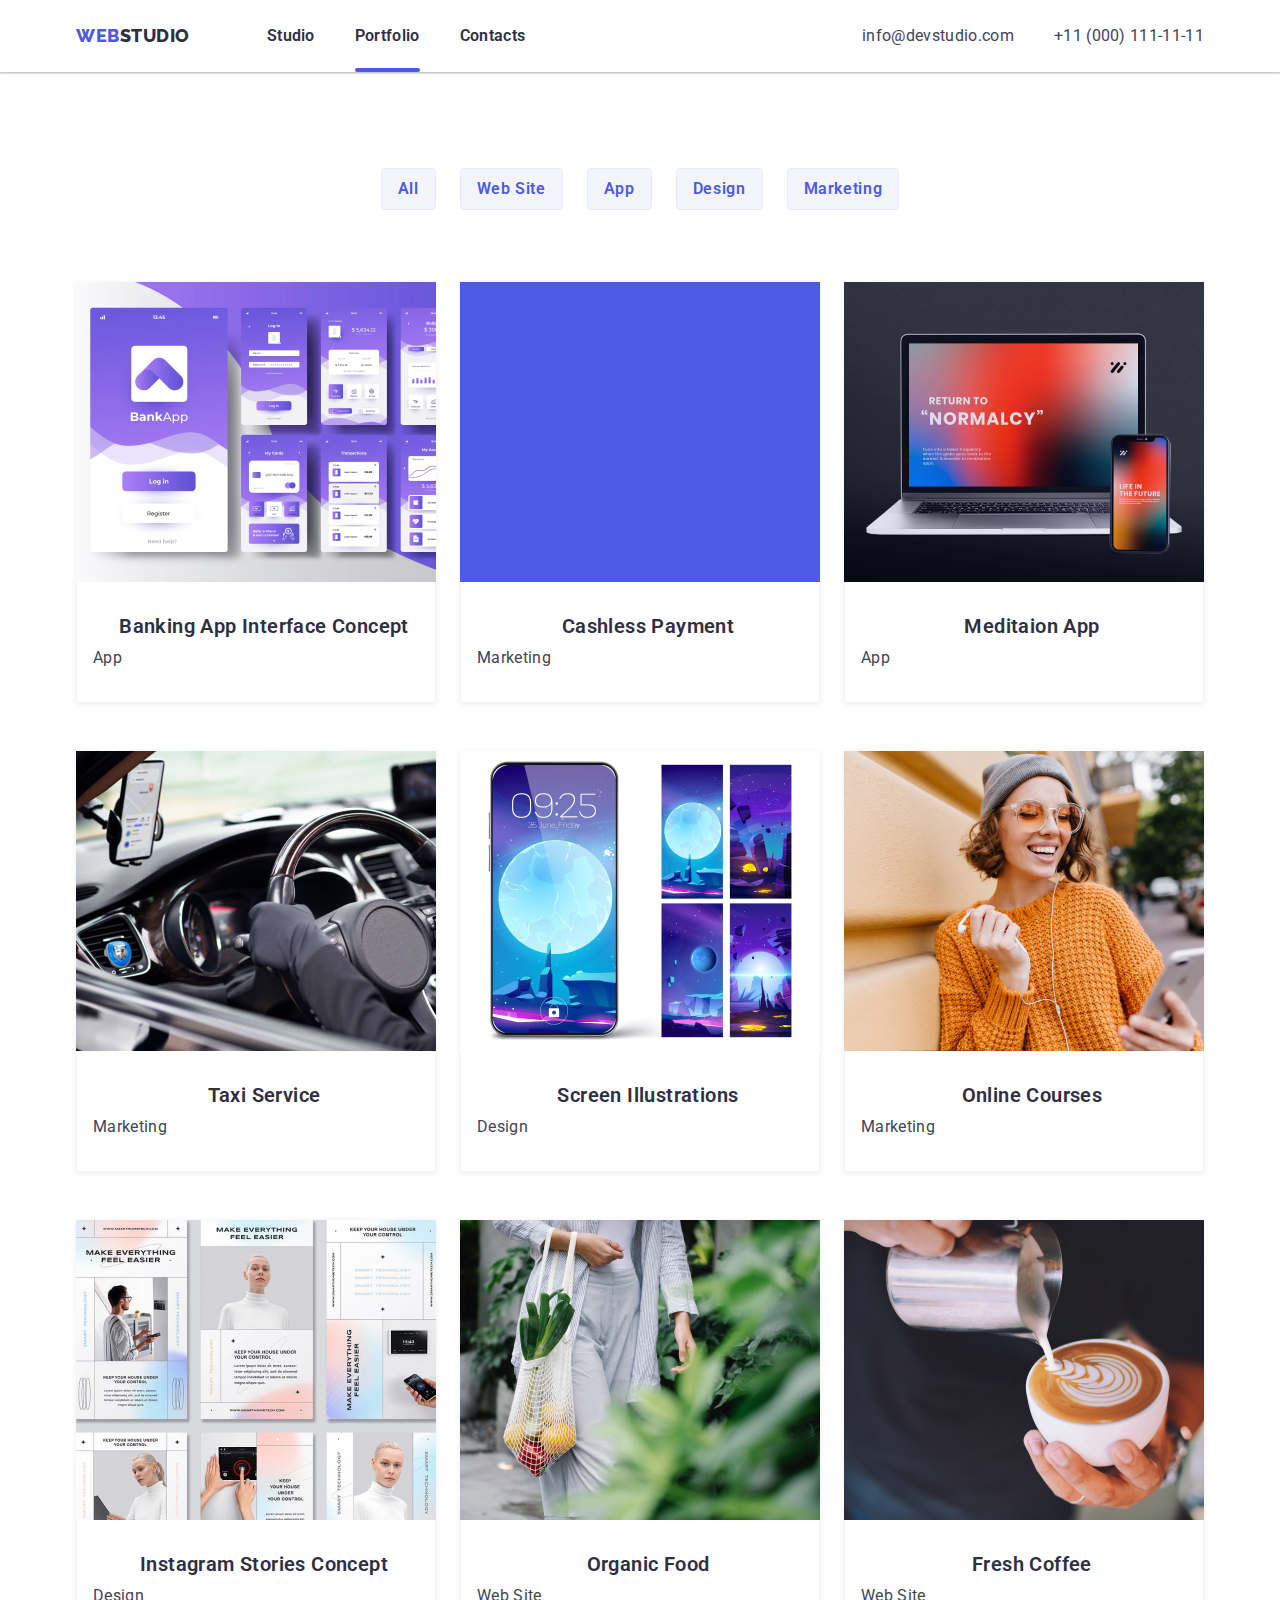
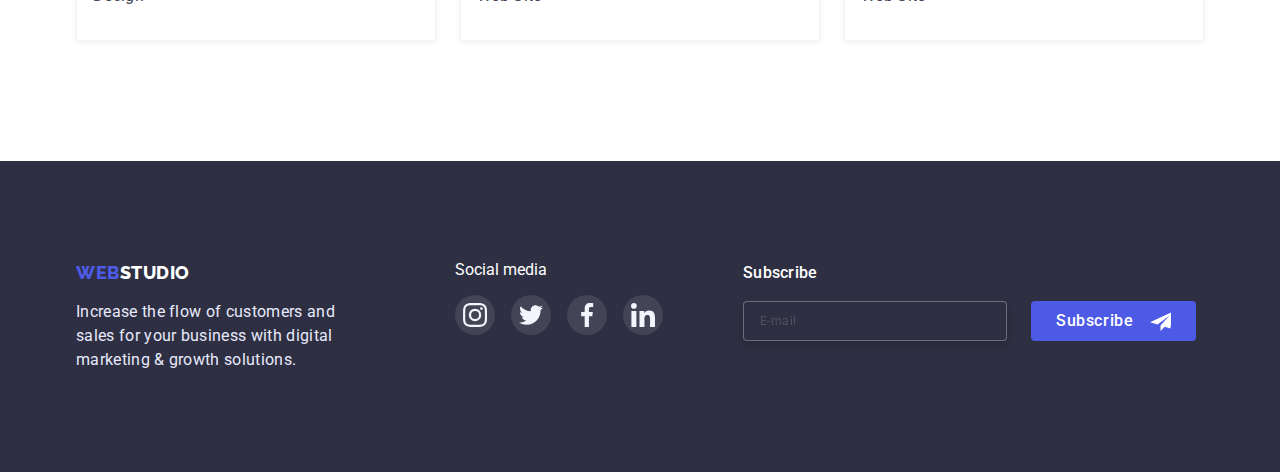
==== portfolio.html @ 63a11ad8 "Сделал адаптивку для главной" ====
<!DOCTYPE html>
<html lang="en">
<head>
    <meta charset="UTF-8">
    <meta http-equiv="X-UA-Compatible" content="IE=edge">
    <meta name="viewport" content="width=device-width, initial-scale=1.0">
    <title>Portfolio</title>
    <link rel="preconnect" href="https://fonts.googleapis.com"><link rel="preconnect" href="https://fonts.gstatic.com" crossorigin><link href="https://fonts.googleapis.com/css2?family=Raleway:wght@800&family=Roboto:wght@400;700&display=swap" rel="stylesheet">
    <link rel="stylesheet" href="https://cdnjs.cloudflare.com/ajax/libs/modern-normalize/1.1.0/modern-normalize.min.css">
    <link rel="stylesheet" href="./css/styles.css">
</head>
<body>


    <!-- Header -->
    <header class="header">
        <div class="container header-container">
            <!-- Логотип -->
            <a href="" class="logo">web<span class="logo-header">studio</span></a>

            <button type="button" class="mobile-menu-open js-open-menu">
                <svg width="32" height="22">
                    <use href="./images/icons.svg#burger-icon"></use>
                </svg>
            </button>
            <!-- Навигация -->
            <nav class="navigation">
                <ul class="site-nav list">
                    <li class="site-nav-item"><a class="menu-item-text" href="./index.html">Studio</a></li>
                    <li class="current site-nav-item"><a class="menu-item-text" href="./portfolio.html">Portfolio</a></li>
                    <li class="site-nav-item"><a class="menu-item-text" href="">Contacts</a></li>
                </ul>
            </nav>
            <!-- Авторизация -->
            <ul class="auth-nav list">
                    <li><a href="" class="auth">info@devstudio.com</a></li>
                    <li><a href="" class="auth">+11 (000) 111-11-11</a></li>
            </ul>
        </div>
        <div class="mobile-menu js-menu-container">
            <div class="container mobile-menu-container">
                <button type="button" class="mobile-menu-close js-close-menu">
                    <svg width="8px" height="8px">
                        <use href="./images/icons.svg#escape"></use>
                    </svg>
                </button>
                <ul class="list mobile-menu-list">
                    <li class="mobile-menu-item"><a class="mobile-menu-item-text" href="">Studio</a></li>
                    <li class="mobile-menu-item"><a class="mobile-menu-item-text" href="">Portfolio</a></li>
                    <li class="mobile-menu-item"><a class="mobile-menu-item-text" href="">Contacts</a></li>
                </ul>
                <div class="contacts">
                    <p class="mobile-menu-number">+11 (000) 111-11-11</p>
                    <p>info@devstudio.com</p>
                </div>
                <ul class="social-list list">
                    <li class="social-list-item">
                        <a href="" class="social-list-link">
                            <svg width="16" height="16">
                                <use href="./images/icons.svg#instagram"></use>
                            </svg>
                        </a>
                    </li>
                    <li class="social-list-item">
                        <a href="" class="social-list-link">
                            <svg width="16" height="16">
                                <use href="./images/icons.svg#twitter"></use>
                            </svg>
                        </a>
                    </li>
                    <li class="social-list-item">
                        <a href="" class="social-list-link">
                            <svg width="16" height="16" preserveAspectRatio="xMinYMin">
                                <use href="./images/icons.svg#facebook"></use>
                            </svg>
                        </a>
                    </li>
                    <li class="social-list-item">
                        <a href="" class="social-list-link">
                            <svg width="16" height="16">
                                <use href="./images/icons.svg#linkedin"></use>
                            </svg>
                        </a>
                    </li>
                </ul>
            </div>
        </div>
    </header>
    <main>
        <!-- <h1>Portfolio</h1> -->
       <!-- Примеры работ -->
       <section class="portfolio">
        <div class="container">
            <!-- <h2>Our works</h2> -->
            <ul class="list filters">
                <li><button type="button" class="button-portfolio pointer">All</button></li>
                <li><button type="button" class="button-portfolio pointer">Web Site</button></li>
                <li><button type="button" class="button-portfolio pointer">App</button></li>
                <li><button type="button" class="button-portfolio pointer">Design</button></li>
                <li><button type="button" class="button-portfolio pointer">Marketing</button></li>
            </ul>
            <ul class="list port">
                <li tabindex="0" class="product-card pointer">
                    <div class="product-actions">
                        <img src="./images/portfolio.jpg" alt="Banking App Interface Concept" width="360">
                        <div class="product-overlay">
                            <p class="text product-text">14 Stylish and User-Friendly App Design Concepts · Task Manager App · Calorie Tracker App · Exotic Fruit Ecommerce App · Cloud Storage App</p>                    
                        </div>
                    </div>
                    <div class="port-card">
                        <h3 class="list-title">Banking App Interface Concept</h3>
                        <p class="text">App</p>
                    </div>
                </li>
                <li tabindex="0" class="product-card pointer">
                    <div class="product-actions">
                        <img src="./images/portfolio1.jpg" alt="Cashless Payment" width="360">
                        <div class="product-overlay">
                            <p class="text product-text">14 Stylish and User-Friendly App Design Concepts · Task Manager App · Calorie Tracker App · Exotic Fruit Ecommerce App · Cloud Storage App</p>                    
                        </div>
                    </div>
                    <div class="port-card">
                        <h3 class="list-title">Cashless Payment</h3>
                        <p class="text">Marketing</p>
                    </div>
                </li>
                <li tabindex="0" class="product-card pointer">
                    <div class="product-actions">
                        <img src="./images/portfolio2.jpg" alt="Meditaion App" width="360">
                        <div class="product-overlay">
                            <p class="text product-text">14 Stylish and User-Friendly App Design Concepts · Task Manager App · Calorie Tracker App · Exotic Fruit Ecommerce App · Cloud Storage App</p>                    
                        </div>
                    </div>
                    <div class="port-card">
                        <h3 class="list-title">Meditaion App</h3>
                        <p class="text">App</p>
                    </div>
                </li>
                <li tabindex="0" class="product-card pointer">
                    <div class="product-actions">
                        <img src="./images/portfolio3.jpg" alt="Taxi Service" width="360">
                        <div class="product-overlay">
                            <p class="text product-text">14 Stylish and User-Friendly App Design Concepts · Task Manager App · Calorie Tracker App · Exotic Fruit Ecommerce App · Cloud Storage App</p>                    
                        </div>
                    </div>
                    <div class="port-card">
                        <h3 class="list-title">Taxi Service</h3>
                        <p class="text">Marketing</p>
                    </div>
                </li>
                <li tabindex="0" class="product-card pointer">
                    <div class="product-actions">
                        <img src="./images/portfolio4.jpg" alt="Screen Illustrations" width="360">
                        <div class="product-overlay">
                            <p class="text product-text">14 Stylish and User-Friendly App Design Concepts · Task Manager App · Calorie Tracker App · Exotic Fruit Ecommerce App · Cloud Storage App</p>                    
                        </div>
                    </div>
                    <div class="port-card">
                        <h3 class="list-title">Screen Illustrations</h3>
                        <p class="text">Design</p>
                    </div>
                </li>
                <li tabindex="0" class="product-card pointer">
                    <div class="product-actions">
                        <img src="./images/portfolio5.jpg" alt="Online Courses" width="360">
                        <div class="product-overlay">
                            <p class="text product-text">14 Stylish and User-Friendly App Design Concepts · Task Manager App · Calorie Tracker App · Exotic Fruit Ecommerce App · Cloud Storage App</p>                    
                        </div>
                    </div>
                    <div class="port-card">
                        <h3 class="list-title">Online Courses</h3>
                        <p class="text">Marketing</p>
                    </div>
                </li>
                <li tabindex="0" class="product-card pointer">
                    <div class="product-actions">
                        <img src="./images/portfolio6.jpg" alt="Instagram Stories Concept" width="360">
                        <div class="product-overlay">
                            <p class="text product-text">14 Stylish and User-Friendly App Design Concepts · Task Manager App · Calorie Tracker App · Exotic Fruit Ecommerce App · Cloud Storage App</p>                    
                        </div>
                    </div>
                    <div class="port-card">
                        <h3 class="list-title">Instagram Stories Concept</h3>
                        <p class="text">Design</p>
                    </div>
                </li>
                <li tabindex="0" class="product-card pointer">
                    <div class="product-actions">
                        <img src="./images/portfolio7.jpg" alt="Organic Food" width="360">
                        <div class="product-overlay">
                            <p class="text product-text">14 Stylish and User-Friendly App Design Concepts · Task Manager App · Calorie Tracker App · Exotic Fruit Ecommerce App · Cloud Storage App</p>                    
                        </div>
                    </div>
                    <div class="port-card">
                        <h3 class="list-title">Organic Food</h3>
                        <p class="text">Web Site</p>
                    </div>
                </li>
                <li tabindex="0" class="product-card pointer">
                    <div class="product-actions">
                        <img src="./images/portfolio8.jpg" alt="Fresh Coffee" width="360">
                        <div class="product-overlay">
                            <p class="text product-text">14 Stylish and User-Friendly App Design Concepts · Task Manager App · Calorie Tracker App · Exotic Fruit Ecommerce App · Cloud Storage App</p>                    
                        </div>
                    </div>
                    <div class="port-card">
                        <h3 class="list-title">Fresh Coffee</h3>
                        <p class="text">Web Site</p>
                    </div>
                </li>
            </ul>
        </div>
       </section>
    </main>

 <!-- Footer -->
    <footer class="footer">
        <div class="container footer-container">
            <!-- Логотип -->
            <div class="footer-logo footer-div">
            <a href="" class="logo ftr-logo">web<span class="logo-footer">studio</span></a>
            <p class="text footer-text">Increase the flow of customers and <br> sales for your business with digital <br> marketing & growth solutions.</p>
            </div>
            <div class="social-media footer-div">
                <p class="smp">Social media</p>
                <ul class="footer-list list">
                    <li class="footer-item">
                        <a href="" class="footer-link">
                            <svg width="24" height="24">
                                <use href="./images/icons.svg#instagram"></use>
                            </svg>
                        </a>
                    </li>
                    <li class="footer-item">
                        <a href="" class="footer-link">
                            <svg width="24" height="24">
                                <use href="./images/icons.svg#twitter"></use>
                            </svg>
                        </a>
                    </li>
                    <li class="footer-item">
                        <a href="" class="footer-link">
                            <svg width="24" height="24">
                                <use href="./images/icons.svg#facebook"></use>
                            </svg>
                        </a>
                    </li>
                    <li class="footer-item">
                        <a href="" class="footer-link">
                            <svg width="24" height="24">
                                <use href="./images/icons.svg#linkedin"></use>
                            </svg>
                        </a>
                    </li>
                </ul>
            </div>
            <form class="subscription">
                <div class="subscription-field">
                    <label for="subscription">Subscribe</label>
                    <input type="text" name="subscription" id="subscription" placeholder="E-mail">
                </div>
                <div class="footer-btn">
                <button class="subscription-btn" type="submit">
                    Subscribe
                    <svg width="24px" height="20px">
                    	<use href="./images/icons.svg#message"></use>
                    </svg>
                </button>
                </div>
            </form>
        </div>
    </footer>
</body>
</html>
---- css/styles.css ----
:root {
    --primary-text-color: #434455;
    --title-text-color: #2E2F42;
    --accent-color: #4D5AE5;
}


body {
    background-color: #FFFFFF;
    color: var(--primary-text-color);
    font-family: Roboto, sans-serif;
    font-size: 16px;
    /* padding-top: 72px; */
}


a {
    text-decoration:none;
  }

.pointer {
    cursor: pointer;
}


.list {
    padding: 0;
    margin: 0;
    list-style: none;
}

.container {
    padding-left: 16px;
    padding-right: 16px;
}

@media screen and (min-width: 480px) {
    .container {
        width: 428px;
        margin-left: auto;
        margin-right: auto;
    }
}

@media screen and (min-width: 768px) {
    .container {
        width: 768px;
    }
}

@media screen and (min-width: 1200px) {
    .container {
        width: 1160px;
    }
}


/* Header */

.header {
    padding-top: 24px;
    padding-bottom: 24px;
    box-shadow: 0px 2px 1px rgba(46, 47, 66, 0.08), 0px 1px 1px rgba(46, 47, 66, 0.16), 0px 1px 6px rgba(46, 47, 66, 0.08);
    background-color: #FFFFFF;
    z-index: 999;
}

.header-container {
    display: flex;
    align-items: center;
    justify-content: space-between;
}

@media screen and (max-width: 767px) {
    .navigation {
        display: none;
    }

    .auth-nav {
        display: none;
    }

    .mobile-menu-open {
    background-color: transparent;
    border: none;
    padding: 0;
    line-height: 0;
}

.mobile-menu {
    background: #FFFFFF;
    position: fixed;
    width: 100%;
    height: 100%;
    max-height: 796px;
    z-index: 1000;
    top: 0;
    left: 0;

    opacity: 0;
    visibility: hidden;
    pointer-events: none;
    transition: 250ms cubic-bezier(0.4, 0, 0.2, 1);
}

.mobile-menu.is-open {
    opacity: 1;
    visibility: visible;
    pointer-events: auto;
}


.mobile-menu-container {
    position: relative;
    padding: 40px;
}

.mobile-menu-close {
    position: absolute;
    top: 40px;
    right: 40px;

    display: flex;
    justify-content: center;
    align-items: center;
    width: 24px;
    height: 24px;
    background: #E7E9FC;
    fill: #000;
    border: 1px solid rgba(0, 0, 0, 0.1);
    border-radius: 50%;
    transition: 250ms cubic-bezier(0.4, 0, 0.2, 1);
}

.mobile-menu-item {
    font-weight: 700;
    font-size: 36px;
    line-height: 1.11;
    letter-spacing: 0.02em;
    text-transform: capitalize;
}
.mobile-menu-item + li {
    margin-top: 40px;
}

.mobile-menu-item-text {
    color: var(--title-text-color);
}

.mobile-menu-list {
    padding-top: 40px;
    margin-bottom: 284px;
}
.mobile-menu-email {
    margin: 0;
    font-weight: 500;
    font-size: 20px;
    line-height: 1.2;
    letter-spacing: 0.02em;
}

.mobile-menu-number {
    margin-bottom: 40px;
    font-weight: 600;
    font-size: 36px;
    line-height: 1.11;
    text-transform: capitalize;
    color: var(--accent-color);
}

.social-list {
    display: flex;
    justify-content: space-between;
    padding-left: 16px;
    padding-right: 16px;
}

.contacts {
    margin-bottom: 48px;
}
}


@media screen and (min-width: 768px) {
    .mobile-menu {
        display: none;
    }
    .mobile-menu-open {
        display: none;
    }
    .site-nav {
        display: flex;
    }
    .site-nav-item + li {
        margin-left: 40px;
    }
    .menu-item-text {
        font-weight: 600;
        font-size: 16px;
        line-height: 1.5;
        letter-spacing: 0.02em;
        color: var(--title-text-color);
    }
    .auth {
        font-size: 12px;
        line-height: 1.33;
        letter-spacing: 0.04em;
        color: var(--primary-text-color);
    }
    .header-container {
        align-items: flex-start;
    }
    .header {
        padding-bottom: 10px;
    }
    .site-nav a:hover,
    .site-nav a:focus {
        color: #434455;
    }
    .current {
        position: relative;
    }


    .current::after {
        content: "";
        position: absolute;
        width: 100%;
        height: 4px;
        bottom: -100%;
        left: 0;
    
        background: var(--accent-color);
        border-radius: 2px;
    }
        .auth {
    color: var(--primary-text-color);
    font-size: 12px;
    line-height: 1.33;
    letter-spacing: 0.04em;
    }

    .auth:hover,
    .auth:focus {
        color: var(--accent-color);
    }   
}

@media screen and (min-width: 1200px) {
    .header-container {
        align-items: center;
    }
    .auth-nav {
        display: flex;
        margin-left: auto;
    }

    .auth-nav li + li {
        margin-left: 40px;
    }
    .header {
        padding-bottom: 24px;
    }
    .site-nav {
        display: flex;
        margin-left: 77px;
    }
    .auth {
        font-size: 16px;
        line-height: 1.5;
        letter-spacing: 0.02em;
    }
}

/* Логотип */

.logo {
    color: var(--accent-color);
    font-family: Raleway, sans-serif;
    letter-spacing: 0.03em;
    font-weight: 800;
    font-size: 18px;
    line-height: 1.3;
    text-transform: uppercase;
}

.logo-header {
    color: var(--title-text-color);

}

.logo-footer {
    color: #FFFFFF;
}


/* Hero */

.hero {
    background-color: var(--primary-text-color);
    text-align: center;
    padding-top: 192px;
    padding-bottom: 192px;
    height: 603px;
    max-width: 1440px;
    margin-left: auto;
    margin-right: auto;
    background-image: linear-gradient(
        to right,
        rgba(46, 47, 66, 0.7),
        rgba(46, 47, 66, 0.7)
    ),
    url(../images/people_office.jpg);
    background-position: center;
}

.hero-title {
    margin-top: 0;
    margin-bottom: 48px;
    color: #FFFFFF;
    font-weight: 600;
    font-size: 56px;
    line-height: 1.07;
    letter-spacing: 0.02em;
}

@media screen and (max-width: 767px) {
    .hero-title {
        margin-top: 0;
        margin-bottom: 72px;
        font-weight: 700;
        font-size: 36px;
        line-height: 1.11;
        letter-spacing: 0.02em;
        text-transform: capitalize;
        color: #FFFFFF;
    }
}

@media screen and (min-width: 768px) {
    .hero-title {
            margin-bottom: 40px;
        font-size: 56px;
        line-height: 1.07;
    }
}


/* Buttons */

button {
    font-family: Roboto, sans-serif;
    font-weight: 600;
    letter-spacing: 0.04em;
    font-size: 16px;
    border: 1px solid transparent;
}

.button-main,
.button-policy {
    color: #FFFFFF;
    background-color: var(--accent-color);
    line-height: 1.19;
    border-radius: 4px;
    padding: 16px 32px;
    box-shadow: 0px 4px 4px rgba(0, 0, 0, 0.15);
    transition: 250ms cubic-bezier(0.4, 0, 0.2, 1);
}

.button-main:hover,
.button-main:focus {
    background: #404BBF;
    box-shadow: 0px 1px 6px rgba(46, 47, 66, 0.08), 0px 1px 1px rgba(46, 47, 66, 0.16), 0px 2px 1px rgba(46, 47, 66, 0.08);
}

.button-policy:hover,
.button-policy:focus {
    background: #404BBF;
    box-shadow: 0px 1px 6px rgba(46, 47, 66, 0.08), 0px 1px 1px rgba(46, 47, 66, 0.16), 0px 2px 1px rgba(46, 47, 66, 0.08);
}

.button-portfolio {
    display: inline-block;
    color: var(--accent-color);
    background-color: #F4F4FD;
    line-height: 1.5;
    border-radius: 4px;
    padding: 8px 16px;
    border: 1px solid #E7E9FC;
    transition: 250ms cubic-bezier(0.4, 0, 0.2, 1);
}

.button-portfolio:hover,
.button-portfolio:focus {
    color: #FFFFFF;
    background-color: var(--accent-color);
    box-shadow: 0px 3px 1px rgba(0, 0, 0, 0.1), 0px 2px 1px rgba(0, 0, 0, 0.08), 0px 2px 2px rgba(0, 0, 0, 0.12);
    border: 0;
}

/* Параграфы */

.text {
    font-size: 16px;
    line-height: 1.5;
    letter-spacing: 0.02em;
    margin: 0;
    color: var(--primary-text-color);
}


/* Backdrop */

.backdrop {
    position: fixed;
    top: 0;
    left: 0;

    width: 100%;
    height: 100%;
    background: rgba(46, 47, 66, 0.4);

    opacity: 1;
    transition: opacity 250ms cubic-bezier(0.4, 0, 0.2, 1);
}

.backdrop.is-hidden {
    opacity: 0;
    pointer-events: none;
}


/* Modal */

@media screen and (max-width: 767px) {
    .modal{
        width: 392px;
    }
    .form {
    padding: 72px 16px 24px 16px;
}
}

@media screen and (min-width: 768px) {
    .modal{
         width: 408px;
    }
    .form {
        padding: 72px 24px 24px 24px;
    }
}


.modal {
    position: absolute;
    top: 50%;
    left: 50%;
    transform: translate(-50%, -50%);
    background-color: #FCFCFC;
}

.escape {
    position: absolute;
    top: 24px;
    right: 24px;

    display: flex;
    /* justify-content: center; */
    align-items: center;
    width: 24px;
    height: 24px;
    background: #E7E9FC;
    fill: #000;
    border: 1px solid rgba(0, 0, 0, 0.1);
    border-radius: 50%;
    transition: 250ms cubic-bezier(0.4, 0, 0.2, 1);
}

.escape:hover,
.escape:focus {
    background: var(--accent-color);
    fill: #FFFFFF;
}

/* .form {
    padding: 72px 24px 24px 24px;
} */

.form-field {
    position: relative;
    margin-bottom: 8px;
    display: flex;
    flex-direction: column;
}

.form-field input,
.form-field textarea {
    margin: 0;
    border: 1px solid rgba(33, 33, 33, 0.2);
    border-radius: 4px;
    transition: 250ms cubic-bezier(0.4, 0, 0.2, 1);
}

.form-field input {
    height: 40px;
    padding-left: 38px;
}

.form-field input:focus + .form-icon {
    fill: #4d5ae5;
}

.form-field label {
    margin-bottom: 4px;
    color: #8E8F99;
    font-size: 12px;
}

.form-icon {
    position: absolute;
    top: 56%;
    left: 16px;
    transition: 250ms cubic-bezier(0.4, 0, 0.2, 1);
}

.text-style-first {
    line-height: 1.33;
    letter-spacing: 0.04em;
}

.text-style-second {
    line-height: 1.17;
    letter-spacing: 0.01em;
}

.form-field textarea {
    font-size: 12px;
    padding: 8px 16px;
    height: 120px;
    resize: none;
}

::-webkit-input-placeholder { /* WebKit browsers */
   color: rgba(117, 117, 117, 0.5);
}
:-moz-placeholder { /* Mozilla Firefox 4 to 18 */
   color: rgba(117, 117, 117, 0.5);
}
::-moz-placeholder { /* Mozilla Firefox 19+ */
   color: rgba(117, 117, 117, 0.5);
}
:-ms-input-placeholder { /* Internet Explorer 10+ */
   color: rgba(117, 117, 117, 0.5);
}


.form-head {
    display: block;
    text-align: center;
    margin-bottom: 14px;
    font-weight: 500;
    line-height: 1.5;
    color: var(--title-text-color);
}

.comment {
    margin-bottom: 16px;
}


.policy {
    font-size: 12px;
    line-height: 1.33;
    color:#757575;
    display: flex;
    align-items: center;
    text-align: center;
    margin-bottom: 24px;
    letter-spacing: 0.04em;
}

.checkbox {
  position: absolute;
  width: 1px;
  height: 1px;
  margin: -1px;
  border: 0;
  padding: 0;
  
  white-space: nowrap;
  clip-path: inset(100%);
  clip: rect(0 0 0 0);
  overflow: hidden;
}

.policy-icon {
    margin-right: 8px;
    width: 16px;
    height: 16px;
    border: 1.25px solid #2E2F42;
    border-radius: 2px;
}

.checkbox:checked + .policy-icon {
    border-color: transparent;
    background-image: url("../images/click.svg");
    background-size: contain;
    background-origin: border-box;
}

.policy-text {
    margin: 0;
}

.button-policy {
    width: 169px;
    height: 56px;
}

.modal-btn {
    width: 100%;
    display: flex;
    justify-content: center;
}

/* Sections */

.section-title {
    color: var(--title-text-color);
    font-weight: 600;
    font-size: 36px;
    line-height: 1.11;
    text-align: center;
    text-transform: capitalize;
    letter-spacing: 0.02em;
    margin-top: 0;
    margin-bottom: 72px;
}

.list-title {
    text-align: center;
    margin: 0;
    margin-bottom: 8px;
    color: var(--title-text-color);
    font-weight: 600;
    font-size: 20px;
    line-height: 1.2;
    letter-spacing: 0.02em;
}


/* Features */
.features-list-title {
    margin-top: 0;
}

@media screen and (max-width: 1199px) {
    .features {
        padding-top: 96px;
        padding-bottom: 96px;
    }
    .features-div {
        display: none;
    }
    .features ul {
        display: flex;
        flex-wrap: wrap;
        margin-right: -24px;
        margin-bottom: -72px;
    }
    .features-item {
        width: 356px;
        margin-right: 24px;
        margin-bottom: 72px;
    }
    .features-list-title {
        font-weight: 700;
        font-size: 36px;
        line-height: 1.11;
        letter-spacing: 0.02em;
        text-transform: capitalize;
    }
    .features p {
        font-weight: 500;
    }
}



@media screen and (max-width: 767px) {
    .features-list-title {
        text-align: center;
    }
    .features ul{
        margin: 0;
        margin-right: 0;
    }
    .features-item {
        width: inherit;
        margin: 0;
    }
    .features-item + li {
        margin-top: 72px;
    }
    .features p {
        font-weight: 500;
        font-size: 16px;
        line-height: 1.5;
        letter-spacing: 0.02em;
    }
}


@media screen and (min-width: 1200px) {
    .features {
    padding-top: 120px;
    padding-bottom: 120px;
}

.features ul {
    display: flex;
}

.features li {
    width: 264px;
}
.icon-strategy::before {
    background-image: url(../images/features.svg);
}

.icon-punctuality::before {
    background-image: url(../images/features1.svg);
}

.icon-diligence::before {
    background-image: url(../images/features2.svg);
}

.icon-technologies::before {
    background-image: url(../images/features3.svg);
}

.features-list-title {
    padding-top: 0;
}

.features li + li {
    margin-left: 24px;
}

.features-div {
        width: 264px;
        height: 112px;
        display: flex;
        justify-content: center;
        align-items: center;
        background-color: #F4F4FD;
        border-radius: 4px;
        margin-bottom: 8px;
}
}

/* What are we doing */
@media screen and (max-width: 1199px) {
    .wawd{
        display: none;
    }
}


/* What are we doing */

.wawd {
    padding-bottom: 120px;
}

.wawd ul {
    display: flex;
}

.wawd img {
    display: block;
}

.wawd li {
    border: 1px solid #E7E9FC;
}

.wawd li + li
{
    margin-left: 24px;
}


/* Team */

.team {
    background-color: #F4F4FD;
    display: flex;
        justify-content: center;    

}

.team ul {
    display: flex;
    justify-content: center;    
}

.team-list {
    background-color: #FFFFFF;
    box-shadow: 0px 1px 6px rgba(46, 47, 66, 0.08), 0px 1px 1px rgba(46, 47, 66, 0.16), 0px 2px 1px rgba(46, 47, 66, 0.08);
    border-radius: 0px 0px 4px 4px;
}

.social-list-item + li {
    margin-left: 24px;
}

.team img {
    display: block;
}

.team-card {
    padding-top: 32px;
    padding-bottom: 36px;
}

.team .text {
    text-align: center;
    margin-bottom: 12px;
}

.social-list-link {
    display: flex;
    justify-content: center;
    align-items: center;
    width: 40px;
    height: 40px;
    border-radius: 50%;
    background-color: var(--accent-color);
}


@media screen and (max-width: 1199px) {
    .team {
        padding-top: 96px;
        padding-bottom: 104px;
    }
    .team ul {
        flex-wrap: wrap;
    }
    .team-list {
        margin-right: 24px;
        margin-bottom: 64px;
    }
    .team-list:nth-child(2n) {
        margin-right: 0;
    }

    .team-list:nth-last-child(-n+2) {
        margin-bottom: 0;
    }
}

@media screen and (max-width: 767px) {
    .team {
        padding: 96px 82px 128px 82px;
    }
    .team ul {
        flex-wrap: wrap;
    }
    .team-list + li {
        margin-top: 72px;
    }
    .team-list {
        margin: 0%;
    }
}


@media screen and (min-width: 1200px) {
    .team {
        padding-top: 120px;
        padding-bottom: 120px;
    }
    .team-list + li {
        margin-left: 24px;
    }
}

/* Customers */

.customers ul {
    justify-content: center;
    display: flex;
    flex-wrap: wrap;
}

.icon {
    border: 1px solid #8E8F99;
    border-radius: 4px;
    transition: 250ms cubic-bezier(0.4, 0, 0.2, 1);
}

.icon:hover,
.icon:focus {
    border: 1px solid #4D5AE5;
    border-radius: 4px;
}

.customers-link {
    display: flex;
    justify-content: center;
    align-items: center;
    width: 168px;
    height: 88px;
    fill: #8e8f99;
    transition: 250ms cubic-bezier(0.4, 0, 0.2, 1);
}

.customers-link:hover,
.customers-link:focus {
    fill: var(--accent-color);
}


@media screen and (max-width: 1199px) {

    .customers {
    padding-top: 96px;
    padding-bottom: 96px;
    }

    .customers ul {
    padding-left: 16px;
    padding-right: 16px;
    margin-left: -8px;
    margin-right: -8px;
    margin-bottom: -72px;
}
    .icon {
    margin-left: 8px;
    margin-right: 8px;
    margin-bottom: 72px;
}
}

@media screen and (min-width: 1200px) {
    .customers {
    padding-top: 120px;
    padding-bottom: 120px;
}
.customers ul {
    justify-content: space-between;
}
}

/* Footer */

.footer {
    color: #FFFFFF;
    background-color: var(--title-text-color);
}
.footer-container {
    display: flex;
}

.footer-text {
    font-size: 16px;
    line-height: 1.5;
    letter-spacing: 0.02em;
    color: #E7E9FC;
}

.footer-link {
    display: flex;
    justify-content: center;
    align-items: center;
    width: 40px;
    height: 40px;
    border-radius: 50%;
    background-color:rgba(255, 255, 255, 0.1);
    transition: 250ms cubic-bezier(0.4, 0, 0.2, 1);
}

.footer-link:hover,
.footer-link:focus {
    background-color:#31D0AA;
}

.footer-list li + li {
    margin-left: 16px;
}

.footer-list {
    display: flex;
}

.smp {
        display: flex;
        margin: 0;
        margin-bottom: 16px;
    }

 .subscription {
        display: flex;
    }

.subscription-field {
    display: flex;
    flex-direction: column;
}

.subscription-field label {
    margin-bottom: 16px;
    font-weight: 500;
    line-height: 1.5;
    letter-spacing: 0.02em;
}

.subscription-field input {
    padding: 8px 16px;
    height: 40px;
    border: 1px solid rgba(255, 255, 255, 0.3);
    filter: drop-shadow(0px 4px 4px rgba(0, 0, 0, 0.15));
    border-radius: 4px;
    background: var(--title-text-color);
    color: #FFFFFF;
    font-size: 12px;
    line-height: 2;
    letter-spacing: 0.04em;
    transition: 250ms cubic-bezier(0.4, 0, 0.2, 1);
}

.subscription-field:focus {
    border:#4D5AE5;
}


.subscription-btn {
    display: flex;
    justify-content: center;
    align-items: center;
    width: 165px;
    height: 40px;

    padding: 8px 24px;
    gap: 16px;

    background: #4D5AE5;
    border-radius: 4px;

    font-weight: 500;
    font-size: 16px;
    line-height: 1.5;
    letter-spacing: 0.04em;

    color: #FFFFFF;
    transition: 250ms cubic-bezier(0.4, 0, 0.2, 1);
}

.subscription-btn:hover,
.subscription-btn:focus {
    background: #404BBF;
    box-shadow: 0px 1px 6px rgba(46, 47, 66, 0.08), 0px 1px 1px rgba(46, 47, 66, 0.16), 0px 2px 1px rgba(46, 47, 66, 0.08);
}


.subscription-btn svg {
    display: flex;
}

@media screen and (max-width: 1199px) {
    .footer{
        padding-top: 96px;
        padding-bottom: 96px;
    }
    .footer-container{
        flex-wrap: wrap;
        padding-left: 108px;
    }
    .footer .footer-btn {
        display: flex;
        align-items: flex-end;
    }
    .footer-logo {
        margin-right: 24px;
        margin-bottom: 72px;
    }
    .subscription-field {
        margin-right: 24px;
    }
    .subscription-field input {
        width: 264px;
    }
    .ftr-logo {
        display: flex;
        margin-bottom: 16px;
    }
}

@media screen and (max-width: 767px) {
    .footer{
        padding-top: 96px;
        padding-bottom: 96px;
    }
    .footer-container {
        flex-direction: column;
        align-items: center;
        padding: 0;
    }
    .ftr-logo {
        display: flex;
        justify-content: center;
        margin-bottom: 16px;
    }
    .footer-logo{
        margin-bottom: 72px;
        margin-right: 0;
    }

    .smp {
        justify-content: center;
    }
    .subscription {
        flex-direction: column;
        justify-content: center;
        align-items: center;
        width: inherit;
    }
    .subscription-field {
        margin-right: 0%;
        width: inherit;
    }
    .subscription-field input {
        margin-bottom: 16px;
        width: inherit;
    }
    .social-media {
        margin-bottom: 72px;
    }
    .subscription-field label {
    display: flex;
    justify-content: center;
}
}
@media screen and (min-width: 1200px) {
    .footer{
        padding-top: 100px;
        padding-bottom: 100px;
    }
    .footer-container {
        align-items: flex-start;
    }
    .subscription-field input {
        width: 264px;
    }
    .footer-logo {
        margin-right: 120px;
    }
    .social-media {
        margin-right: 80px;
    }
    .ftr-logo {
        display: flex;
        margin-bottom: 16px;
    }
    .subscription-field {
        display: flex;
        flex-direction: column;
        margin-right: 24px;
    }
    .footer .footer-btn {
        display: flex;
        align-items: flex-end;
    }
    .subscription {
        display: flex;
    }
}

/* Portfolio */

.portfolio {
    padding-top: 96px;
    padding-bottom: 120px;
}

.filters {
    margin-bottom: 72px;
    display: flex;
    justify-content: center;
}


.filters li + li {
    margin-left: 24px;
}

.port {
    display: flex;
    flex-wrap: wrap;
}

.port li {
    width: calc((100% - 48px) / 3);
    margin-right: 24px;
    margin-bottom: 48px;
    box-shadow: 0px 1px 6px rgba(46, 47, 66, 0.08);
}

.port li:hover {
    box-shadow: 0px 1px 6px rgba(46, 47, 66, 0.08), 0px 1px 1px rgba(46, 47, 66, 0.16), 0px 2px 1px rgba(46, 47, 66, 0.08);
}

.port img {
    display: block;
}

.port-card {
    border: 0.5px solid #F4F4FD;
    border-top: 0;
    padding-top: 32px;
    padding-bottom: 32px;
    padding-left: 16px;
}

.port li:nth-child(3n) {
    margin-right: 0;
}

.port li:nth-last-child(-n+3) {
    margin-bottom: 0;
}

.hover-text {
    position: absolute;
    top: 0;
    left: 0;
}

.product-actions {
    position: relative;
    overflow: hidden;
}

.product-overlay {
    position: absolute;
    width: 100%;
    height: 100%;
    background-color: var(--accent-color);

    transform: translateY(0);
    transition: transform 250ms cubic-bezier(0.4, 0, 0.2, 1);
}

.product-text {
    position: absolute;
    width: 296px;
    height: 96px;
    left: 32px;
    top: 40px;
    margin: 0;

    color: #F4F4FD;
}

.product-card:hover .product-overlay,
.product-card:focus .product-overlay {
    transform: translateY(-100%); 
}
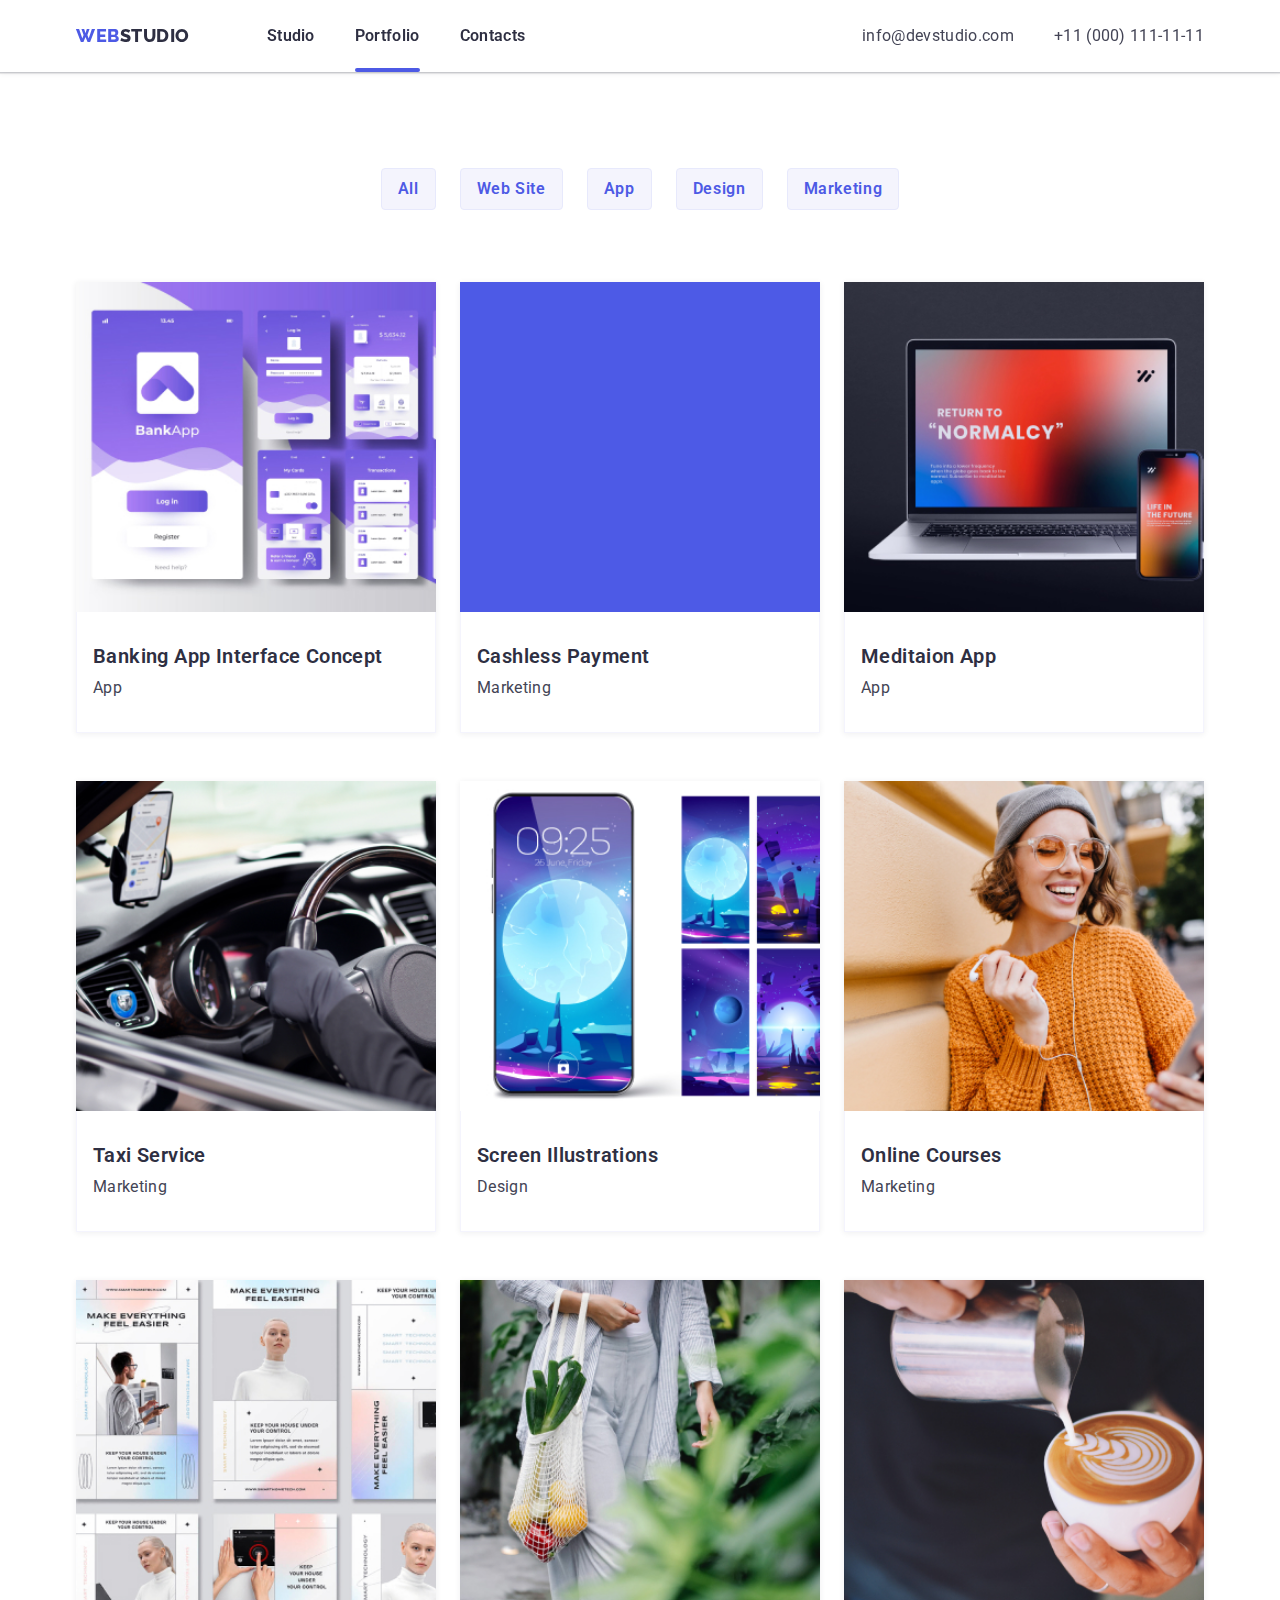
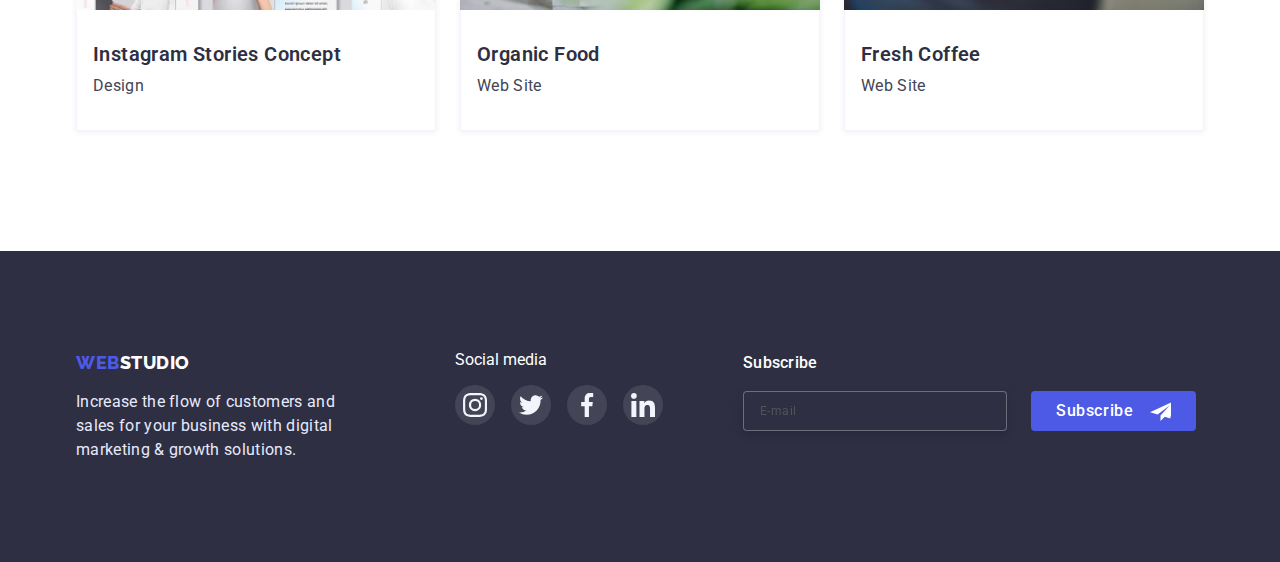
==== commit db75f793: "Сделал адаптивку для страницы Портфолил" ====
--- a/portfolio.html
+++ b/portfolio.html
@@ -102,7 +102,7 @@
             <ul class="list port">
                 <li tabindex="0" class="product-card pointer">
                     <div class="product-actions">
-                        <img src="./images/portfolio.jpg" alt="Banking App Interface Concept" width="360">
+                        <img src="./images/portfolio.jpg" alt="Banking App Interface Concept" width="396px">
                         <div class="product-overlay">
                             <p class="text product-text">14 Stylish and User-Friendly App Design Concepts · Task Manager App · Calorie Tracker App · Exotic Fruit Ecommerce App · Cloud Storage App</p>                    
                         </div>
@@ -114,7 +114,7 @@
                 </li>
                 <li tabindex="0" class="product-card pointer">
                     <div class="product-actions">
-                        <img src="./images/portfolio1.jpg" alt="Cashless Payment" width="360">
+                        <img src="./images/portfolio1.jpg" alt="Cashless Payment" width="396px">
                         <div class="product-overlay">
                             <p class="text product-text">14 Stylish and User-Friendly App Design Concepts · Task Manager App · Calorie Tracker App · Exotic Fruit Ecommerce App · Cloud Storage App</p>                    
                         </div>
@@ -126,7 +126,7 @@
                 </li>
                 <li tabindex="0" class="product-card pointer">
                     <div class="product-actions">
-                        <img src="./images/portfolio2.jpg" alt="Meditaion App" width="360">
+                        <img src="./images/portfolio2.jpg" alt="Meditaion App" width="396px">
                         <div class="product-overlay">
                             <p class="text product-text">14 Stylish and User-Friendly App Design Concepts · Task Manager App · Calorie Tracker App · Exotic Fruit Ecommerce App · Cloud Storage App</p>                    
                         </div>
@@ -138,7 +138,7 @@
                 </li>
                 <li tabindex="0" class="product-card pointer">
                     <div class="product-actions">
-                        <img src="./images/portfolio3.jpg" alt="Taxi Service" width="360">
+                        <img src="./images/portfolio3.jpg" alt="Taxi Service" width="396px">
                         <div class="product-overlay">
                             <p class="text product-text">14 Stylish and User-Friendly App Design Concepts · Task Manager App · Calorie Tracker App · Exotic Fruit Ecommerce App · Cloud Storage App</p>                    
                         </div>
@@ -150,7 +150,7 @@
                 </li>
                 <li tabindex="0" class="product-card pointer">
                     <div class="product-actions">
-                        <img src="./images/portfolio4.jpg" alt="Screen Illustrations" width="360">
+                        <img src="./images/portfolio4.jpg" alt="Screen Illustrations" width="396px">
                         <div class="product-overlay">
                             <p class="text product-text">14 Stylish and User-Friendly App Design Concepts · Task Manager App · Calorie Tracker App · Exotic Fruit Ecommerce App · Cloud Storage App</p>                    
                         </div>
@@ -162,7 +162,7 @@
                 </li>
                 <li tabindex="0" class="product-card pointer">
                     <div class="product-actions">
-                        <img src="./images/portfolio5.jpg" alt="Online Courses" width="360">
+                        <img src="./images/portfolio5.jpg" alt="Online Courses" width="396px">
                         <div class="product-overlay">
                             <p class="text product-text">14 Stylish and User-Friendly App Design Concepts · Task Manager App · Calorie Tracker App · Exotic Fruit Ecommerce App · Cloud Storage App</p>                    
                         </div>
@@ -174,7 +174,7 @@
                 </li>
                 <li tabindex="0" class="product-card pointer">
                     <div class="product-actions">
-                        <img src="./images/portfolio6.jpg" alt="Instagram Stories Concept" width="360">
+                        <img src="./images/portfolio6.jpg" alt="Instagram Stories Concept" width="396px">
                         <div class="product-overlay">
                             <p class="text product-text">14 Stylish and User-Friendly App Design Concepts · Task Manager App · Calorie Tracker App · Exotic Fruit Ecommerce App · Cloud Storage App</p>                    
                         </div>
@@ -186,7 +186,7 @@
                 </li>
                 <li tabindex="0" class="product-card pointer">
                     <div class="product-actions">
-                        <img src="./images/portfolio7.jpg" alt="Organic Food" width="360">
+                        <img src="./images/portfolio7.jpg" alt="Organic Food" width="396px">
                         <div class="product-overlay">
                             <p class="text product-text">14 Stylish and User-Friendly App Design Concepts · Task Manager App · Calorie Tracker App · Exotic Fruit Ecommerce App · Cloud Storage App</p>                    
                         </div>
@@ -198,7 +198,7 @@
                 </li>
                 <li tabindex="0" class="product-card pointer">
                     <div class="product-actions">
-                        <img src="./images/portfolio8.jpg" alt="Fresh Coffee" width="360">
+                        <img src="./images/portfolio8.jpg" alt="Fresh Coffee" width="396px">
                         <div class="product-overlay">
                             <p class="text product-text">14 Stylish and User-Friendly App Design Concepts · Task Manager App · Calorie Tracker App · Exotic Fruit Ecommerce App · Cloud Storage App</p>                    
                         </div>
--- a/css/styles.css
+++ b/css/styles.css
@@ -10,7 +10,7 @@
     color: var(--primary-text-color);
     font-family: Roboto, sans-serif;
     font-size: 16px;
-    /* padding-top: 72px; */
+    padding-top: 72px;
 }
 
 
@@ -58,6 +58,11 @@
 /* Header */
 
 .header {
+    position: fixed;
+    min-height: 72px;
+    width: 100%;
+    top: 0;
+    left: 0;
     padding-top: 24px;
     padding-bottom: 24px;
     box-shadow: 0px 2px 1px rgba(46, 47, 66, 0.08), 0px 1px 1px rgba(46, 47, 66, 0.16), 0px 1px 6px rgba(46, 47, 66, 0.08);
@@ -92,7 +97,6 @@
     position: fixed;
     width: 100%;
     height: 100%;
-    max-height: 796px;
     z-index: 1000;
     top: 0;
     left: 0;
@@ -111,6 +115,7 @@
 
 
 .mobile-menu-container {
+    height: 100%;
     position: relative;
     padding: 40px;
 }
@@ -149,8 +154,8 @@
 
 .mobile-menu-list {
     padding-top: 40px;
-    margin-bottom: 284px;
-}
+}
+
 .mobile-menu-email {
     margin: 0;
     font-weight: 500;
@@ -171,8 +176,8 @@
 .social-list {
     display: flex;
     justify-content: space-between;
-    padding-left: 16px;
-    padding-right: 16px;
+    /* padding-left: 16px;
+    padding-right: 16px; */
 }
 
 .contacts {
@@ -180,6 +185,12 @@
 }
 }
 
+.mobile-menu-content {
+    height: 100%;
+    display: flex;
+    flex-direction: column;
+    justify-content: space-between;
+}
 
 @media screen and (min-width: 768px) {
     .mobile-menu {
@@ -299,9 +310,9 @@
 .hero {
     background-color: var(--primary-text-color);
     text-align: center;
-    padding-top: 192px;
-    padding-bottom: 192px;
-    height: 603px;
+    padding-top: 112px;
+    padding-bottom: 112px;
+    max-height: 603px;
     max-width: 1440px;
     margin-left: auto;
     margin-right: auto;
@@ -310,9 +321,66 @@
         rgba(46, 47, 66, 0.7),
         rgba(46, 47, 66, 0.7)
     ),
-    url(../images/people_office.jpg);
+    url(../images/mobile-hero.jpg);
     background-position: center;
-}
+    background-size: cover;
+}
+
+@media (min-resolution: 2dppx) {
+    .hero {
+        background-image: linear-gradient(
+        to right,
+        rgba(46, 47, 66, 0.7),
+        rgba(46, 47, 66, 0.7)
+    ),
+     url(../images/mobile-hero2x.jpg);
+    }
+}
+
+@media (min-width: 481px) {
+    .hero {
+        background-image: linear-gradient(
+        to right,
+        rgba(46, 47, 66, 0.7),
+        rgba(46, 47, 66, 0.7)
+    ),
+    url(../images/tablet-hero.jpg);
+    }
+    @media (min-resolution: 2dppx) {
+        .hero {
+            background-image: linear-gradient(
+        to right,
+        rgba(46, 47, 66, 0.7),
+        rgba(46, 47, 66, 0.7)
+    ),
+     url(../images/tablet-hero2x.jpg);
+        }
+    }
+}
+
+@media (min-width: 769px) {
+    .hero {
+        background-image: linear-gradient(
+        to right,
+        rgba(46, 47, 66, 0.7),
+        rgba(46, 47, 66, 0.7)
+    ),
+     url(../images/desktop-hero.jpg);
+    }
+    @media (min-resolution: 2dppx) {
+        .hero {
+            background-image: linear-gradient(
+        to right,
+        rgba(46, 47, 66, 0.7),
+        rgba(46, 47, 66, 0.7)
+    ),
+     url(../images/desktop-hero2x.jpg);
+        }
+    }
+}
+
+
+
 
 .hero-title {
     margin-top: 0;
@@ -338,10 +406,20 @@
 }
 
 @media screen and (min-width: 768px) {
+    .hero{
+        padding-bottom: 108px;
+    }
     .hero-title {
-            margin-bottom: 40px;
+        margin-bottom: 40px;
         font-size: 56px;
         line-height: 1.07;
+    }
+}
+
+@media screen and (min-width: 1200px) {
+    .hero{
+        padding-top: 188px;
+        padding-bottom: 188px;
     }
 }
 
@@ -434,7 +512,7 @@
 
 @media screen and (max-width: 767px) {
     .modal{
-        width: 392px;
+        max-width: 392px;
     }
     .form {
     padding: 72px 16px 24px 16px;
@@ -1100,22 +1178,16 @@
 }
 
 @media screen and (max-width: 767px) {
-    .footer{
-        padding-top: 96px;
-        padding-bottom: 96px;
-    }
+
     .footer-container {
         flex-direction: column;
         align-items: center;
         padding: 0;
     }
     .ftr-logo {
-        display: flex;
         justify-content: center;
-        margin-bottom: 16px;
     }
     .footer-logo{
-        margin-bottom: 72px;
         margin-right: 0;
     }
 
@@ -1182,29 +1254,27 @@
 /* Portfolio */
 
 .portfolio {
-    padding-top: 96px;
-    padding-bottom: 120px;
+    padding-top: 48px;
+    padding-bottom: 48px;
 }
 
 .filters {
-    margin-bottom: 72px;
-    display: flex;
-    justify-content: center;
-}
-
-
-.filters li + li {
-    margin-left: 24px;
+    padding-left: 16px;
+    padding-right: 100px;
+    margin-bottom: 48px;
+    display: flex;
+    flex-wrap: wrap;
+    column-gap: 24px;
+    row-gap: 16px;
 }
 
 .port {
     display: flex;
-    flex-wrap: wrap;
+    flex-direction: column;
 }
 
 .port li {
-    width: calc((100% - 48px) / 3);
-    margin-right: 24px;
+    width: 396px;
     margin-bottom: 48px;
     box-shadow: 0px 1px 6px rgba(46, 47, 66, 0.08);
 }
@@ -1225,12 +1295,8 @@
     padding-left: 16px;
 }
 
-.port li:nth-child(3n) {
-    margin-right: 0;
-}
-
-.port li:nth-last-child(-n+3) {
-    margin-bottom: 0;
+.port-card > .list-title {
+    text-align: left;
 }
 
 .hover-text {
@@ -1268,4 +1334,46 @@
 .product-card:hover .product-overlay,
 .product-card:focus .product-overlay {
     transform: translateY(-100%); 
+}
+
+
+@media screen and (min-width: 768px) {
+    .portfolio {
+        padding-top: 64px;
+        padding-bottom: 96px;
+    }
+    .port {
+    flex-direction: row;
+    flex-wrap: wrap;
+    column-gap: 24px;
+    row-gap: 72px;
+    }
+    .port li {
+        max-width: 356px;
+        margin: 0;
+    }
+    .filters {
+    padding: 0;
+    margin-bottom: 64px;
+    justify-content: center;
+    column-gap: 24px;
+}
+}
+
+@media screen and (min-width: 1200px) {
+    .portfolio {
+        padding-top: 96px;
+        padding-bottom: 120px;
+    }
+    .port {
+    flex-direction: row;
+    flex-wrap: wrap;
+    row-gap: 48px;
+    }
+    .port li {
+        max-width: 360px;
+    }
+    .filters {
+    margin-bottom: 72px;
+    }
 }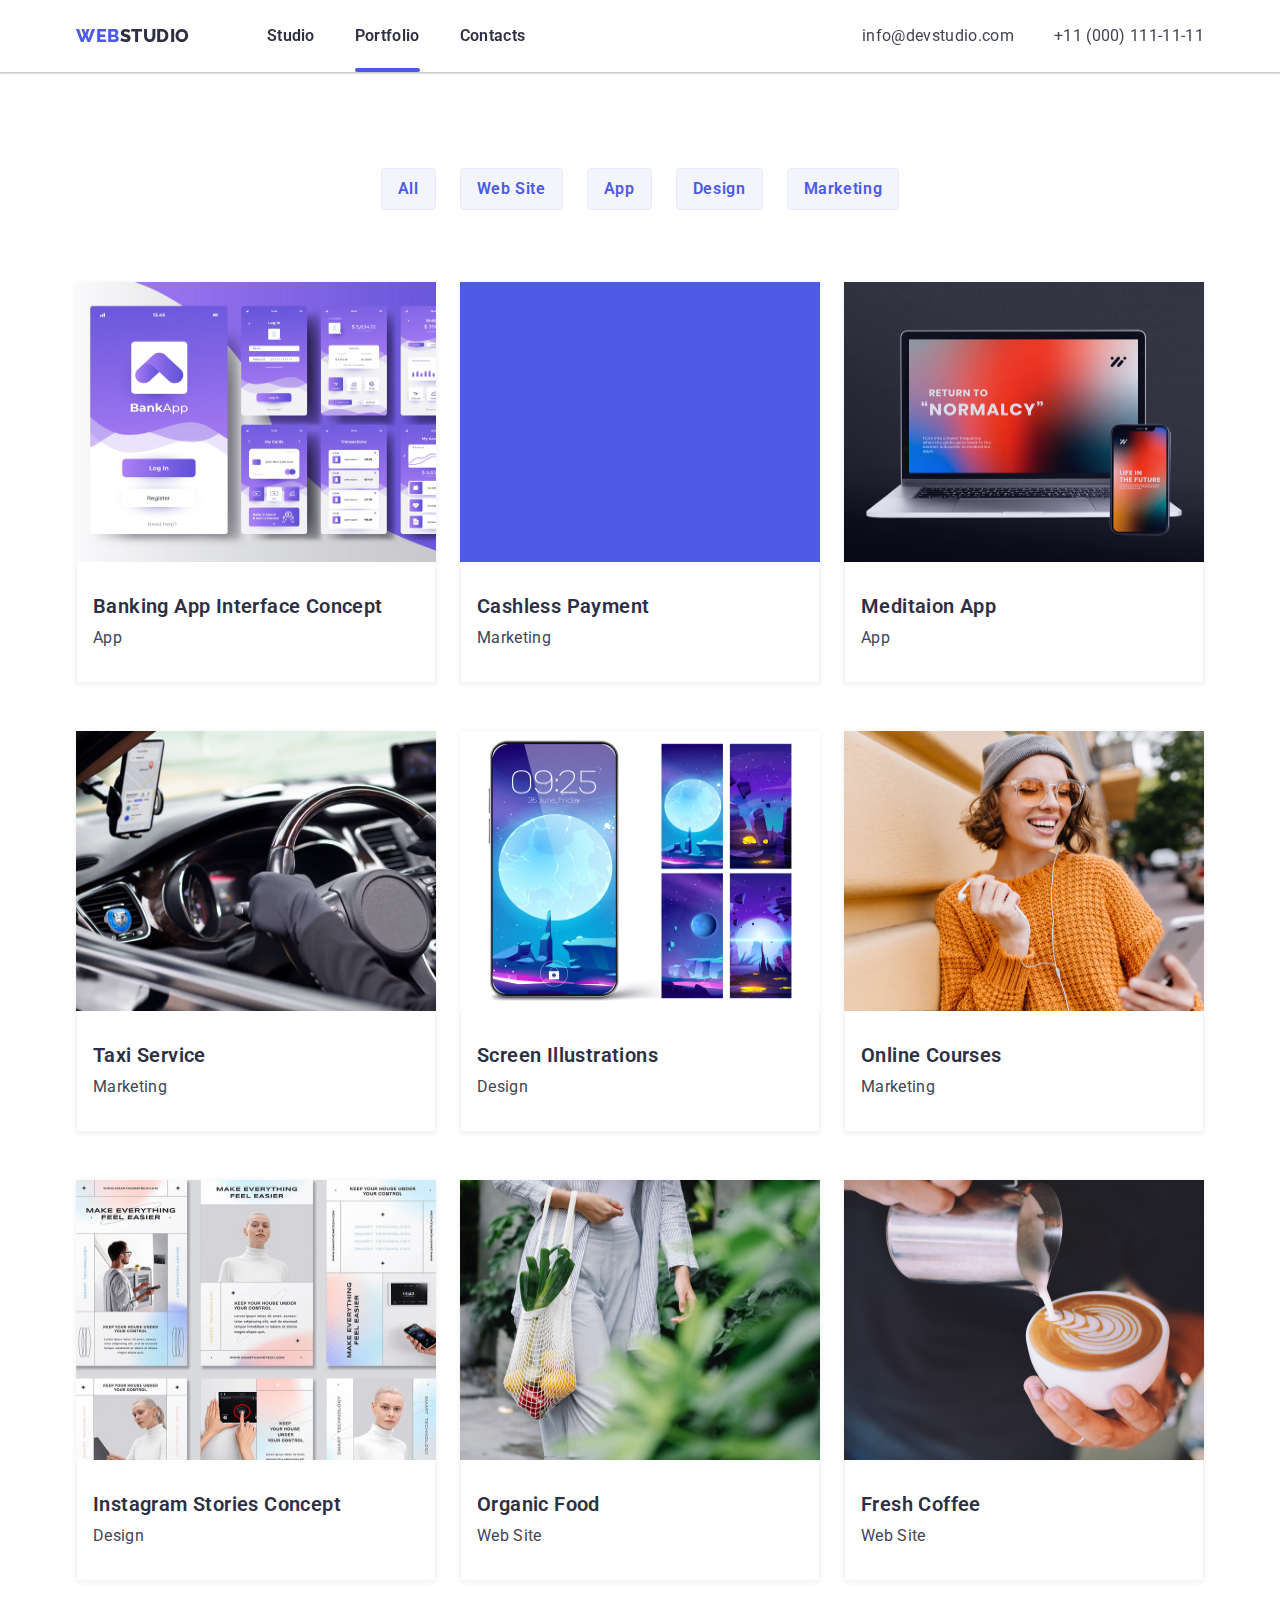
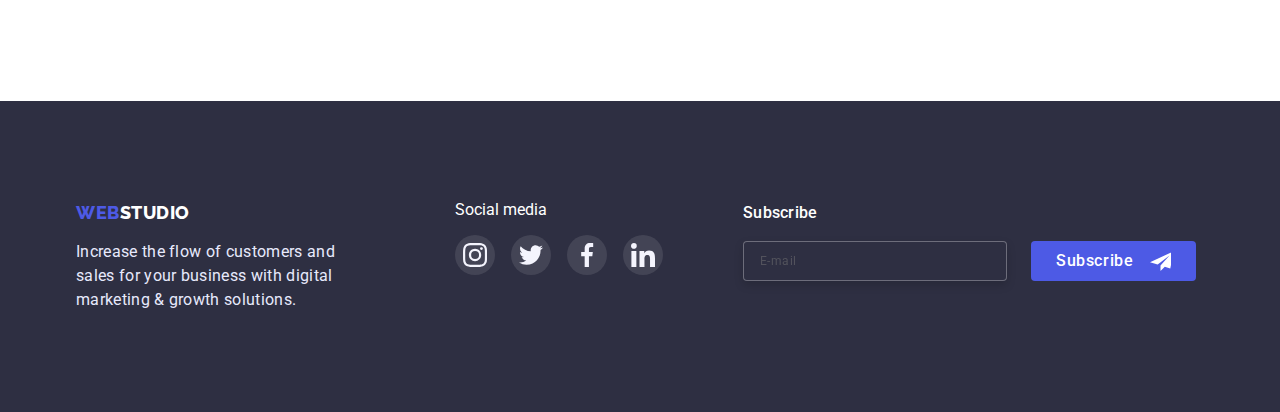
==== commit 4af90563: "Сделал адаптив для портфолио" ====
--- a/portfolio.html
+++ b/portfolio.html
@@ -16,7 +16,7 @@
     <header class="header">
         <div class="container header-container">
             <!-- Логотип -->
-            <a href="" class="logo">web<span class="logo-header">studio</span></a>
+            <a href="./index.html" class="logo">web<span class="logo-header">studio</span></a>
 
             <button type="button" class="mobile-menu-open js-open-menu">
                 <svg width="32" height="22">
@@ -28,7 +28,7 @@
                 <ul class="site-nav list">
                     <li class="site-nav-item"><a class="menu-item-text" href="./index.html">Studio</a></li>
                     <li class="current site-nav-item"><a class="menu-item-text" href="./portfolio.html">Portfolio</a></li>
-                    <li class="site-nav-item"><a class="menu-item-text" href="">Contacts</a></li>
+                    <li class="site-nav-item"><a class="menu-item-text" href="#contact">Contacts</a></li>
                 </ul>
             </nav>
             <!-- Авторизация -->
@@ -45,9 +45,9 @@
                     </svg>
                 </button>
                 <ul class="list mobile-menu-list">
-                    <li class="mobile-menu-item"><a class="mobile-menu-item-text" href="">Studio</a></li>
-                    <li class="mobile-menu-item"><a class="mobile-menu-item-text" href="">Portfolio</a></li>
-                    <li class="mobile-menu-item"><a class="mobile-menu-item-text" href="">Contacts</a></li>
+                    <li class="mobile-menu-item"><a class="mobile-menu-item-text" href="./index.html">Studio</a></li>
+                    <li class="mobile-menu-item"><a class="mobile-menu-item-text" href="./portfolio.html">Portfolio</a></li>
+                    <li class="mobile-menu-item"><a class="mobile-menu-item-text" href="#contact">Contacts</a></li>
                 </ul>
                 <div class="contacts">
                     <p class="mobile-menu-number">+11 (000) 111-11-11</p>
@@ -214,11 +214,11 @@
     </main>
 
  <!-- Footer -->
-    <footer class="footer">
+    <footer class="footer" id="contact">
         <div class="container footer-container">
             <!-- Логотип -->
             <div class="footer-logo footer-div">
-            <a href="" class="logo ftr-logo">web<span class="logo-footer">studio</span></a>
+            <a href="./index.html" class="logo ftr-logo">web<span class="logo-footer">studio</span></a>
             <p class="text footer-text">Increase the flow of customers and <br> sales for your business with digital <br> marketing & growth solutions.</p>
             </div>
             <div class="social-media footer-div">
@@ -270,5 +270,6 @@
             </form>
         </div>
     </footer>
+    <script src="./js/mobile-menu.js"></script>
 </body>
 </html>--- a/css/styles.css
+++ b/css/styles.css
@@ -1284,7 +1284,9 @@
 }
 
 .port img {
-    display: block;
+        display: block;
+        height: 100%;
+        width: 100%;
 }
 
 .port-card {
@@ -1306,6 +1308,7 @@
 }
 
 .product-actions {
+    height: 280px;
     position: relative;
     overflow: hidden;
 }
